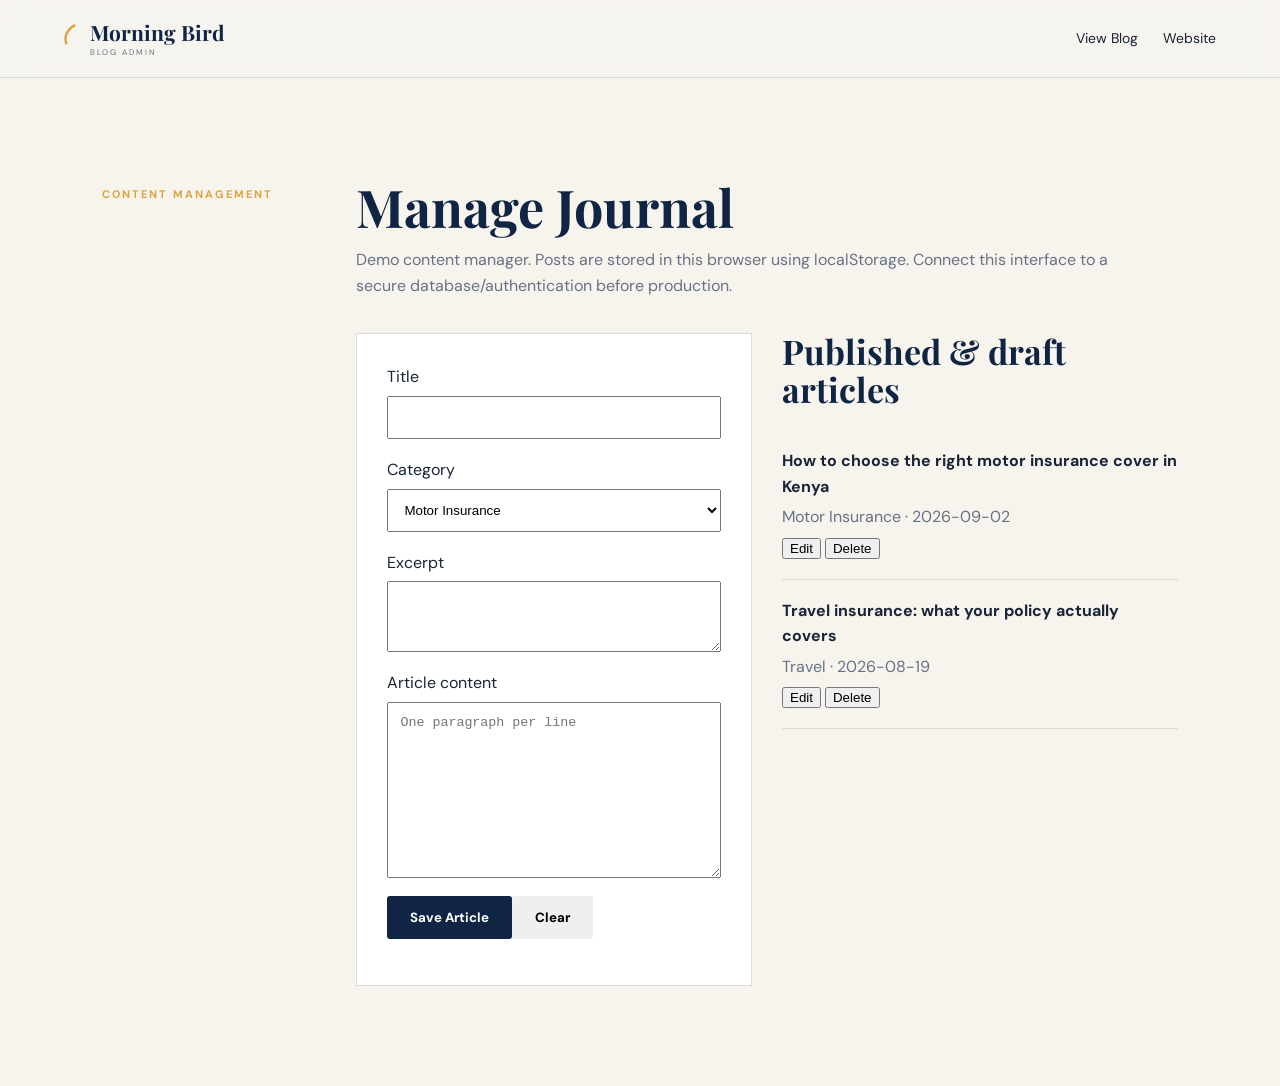
==== morningbird_site/admin.html @ 32e23740 "Initial commit" ====
<!doctype html><html lang="en"><head><meta charset="utf-8"><meta name="viewport" content="width=device-width,initial-scale=1"><title>Morning Bird — Blog Admin</title><link rel="stylesheet" href="styles.css"></head><body><header class="site-header"><a class="brand" href="index.html"><span class="bird">◜</span><span><b>Morning Bird</b><small>BLOG ADMIN</small></span></a><nav><a href="blog.html">View Blog</a><a href="index.html">Website</a></nav></header><main class="section paper"><div class="section-label">CONTENT MANAGEMENT</div><div><h1 style="font-size:52px;color:var(--navy);margin-bottom:12px">Manage Journal</h1><p style="color:var(--muted)">Demo content manager. Posts are stored in this browser using localStorage. Connect this interface to a secure database/authentication before production.</p><div style="display:grid;grid-template-columns:1fr 1fr;gap:30px;margin-top:35px"><form id="form" style="background:white;padding:30px;border:1px solid var(--line)"><input type="hidden" id="editSlug"><label>Title<input id="title" required style="display:block;width:100%;padding:12px;margin:6px 0 18px"></label><label>Category<select id="cat" style="display:block;width:100%;padding:12px;margin:6px 0 18px"><option>Motor Insurance</option><option>Health Insurance</option><option>Property & Home</option><option>SME & Business</option><option>Travel</option><option>Agriculture</option><option>Insurance Education</option></select></label><label>Excerpt<textarea id="excerpt" required rows="3" style="display:block;width:100%;padding:12px;margin:6px 0 18px"></textarea></label><label>Article content<textarea id="content" required rows="10" placeholder="One paragraph per line" style="display:block;width:100%;padding:12px;margin:6px 0 18px"></textarea></label><button class="btn btn-dark" type="submit">Save Article</button><button class="btn" type="button" onclick="resetForm()">Clear</button><p id="status" style="color:var(--gold)"></p></form><div><h2 style="font-size:34px">Published & draft articles</h2><div id="admin-list" style="margin-top:20px"></div></div></div></div></main><script>
const seeds=[{slug:'choosing-motor-cover-kenya',title:'How to choose the right motor insurance cover in Kenya',category:'Motor Insurance',date:'2026-09-02',readTime:'5 min read',excerpt:'Third-party, third-party fire and theft, or comprehensive — understand what each option is designed to protect.',content:['Every driver needs at least the legally required third-party protection.','Before buying, compare benefits, exclusions, excess and claims requirements — not just price.']},{slug:'travel-insurance-what-it-covers',title:'Travel insurance: what your policy actually covers',category:'Travel',date:'2026-08-19',readTime:'4 min read',excerpt:'A plain-language guide to common travel protections.',content:['Travel policies commonly combine emergency medical, cancellation, curtailment and baggage protections.']}];function posts(){try{return JSON.parse(localStorage.getItem('mb_posts'))||seeds}catch{return seeds}}function save(x){localStorage.setItem('mb_posts',JSON.stringify(x))}function render(){document.getElementById('admin-list').innerHTML=posts().map(p=>`<div style="padding:18px 0;border-bottom:1px solid var(--line)"><b>${p.title}</b><p style="margin:5px 0;color:var(--muted)">${p.category} · ${p.date||'draft'}</p><button onclick="edit('${p.slug}')">Edit</button> <button onclick="del('${p.slug}')">Delete</button></div>`).join('')}function edit(slug){const p=posts().find(x=>x.slug===slug);if(!p)return;editSlug.value=p.slug;title.value=p.title;cat.value=p.category;excerpt.value=p.excerpt;content.value=(p.content||[]).join('\n')}function del(slug){if(confirm('Delete this article?')){save(posts().filter(p=>p.slug!==slug));render()}}function resetForm(){document.getElementById('form').reset();editSlug.value=''}document.getElementById('form').onsubmit=e=>{e.preventDefault();let arr=posts(),slug=editSlug.value||title.value.toLowerCase().replace(/[^a-z0-9]+/g,'-').replace(/(^-|-$)/g,'');const obj={slug,title:title.value,category:cat.value,date:new Date().toISOString().slice(0,10),readTime:'5 min read',excerpt:excerpt.value,content:content.value.split('\n').filter(Boolean)};const i=arr.findIndex(p=>p.slug===slug);if(i>=0)arr[i]=obj;else arr.unshift(obj);save(arr);status.textContent='Article saved.';resetForm();render()};render();
</script></body></html>
---- morningbird_site/styles.css ----
@import url('https://fonts.googleapis.com/css2?family=DM+Sans:wght@400;500;600;700&family=Playfair+Display:wght@500;600;700&display=swap');
:root{--navy:#102544;--blue:#183a68;--gold:#d9a441;--cream:#f7f4ed;--mist:#eef2f0;--ink:#182438;--muted:#687286;--line:#d8ddd9;--white:#fff}*{box-sizing:border-box}html{scroll-behavior:smooth}body{margin:0;color:var(--ink);background:var(--mist);font:16px/1.6 'DM Sans',sans-serif}a{color:inherit;text-decoration:none}h1,h2,h3{font-family:'Playfair Display',serif;line-height:1.1;margin:0}p{margin:0 0 16px}.site-header{height:78px;display:flex;align-items:center;justify-content:space-between;padding:0 5vw;background:rgba(247,244,237,.94);backdrop-filter:blur(10px);border-bottom:1px solid var(--line);position:sticky;top:0;z-index:20}.brand{display:flex;align-items:center;gap:10px}.brand b{display:block;font:700 21px 'Playfair Display',serif;color:var(--navy)}.brand small{display:block;font-size:8px;letter-spacing:2px;color:var(--muted)}.bird{font-size:42px;line-height:1;color:var(--gold);transform:rotate(-20deg)}nav{display:flex;gap:25px;align-items:center;font-size:14px}nav a:hover{color:var(--gold)}.menu{display:none;background:none;border:0;font-size:24px}.btn{display:inline-flex;justify-content:center;align-items:center;padding:12px 22px;border-radius:3px;border:1px solid transparent;font-weight:700;cursor:pointer;font-family:inherit}.btn-dark{background:var(--navy);color:white}.btn-gold{background:var(--gold);color:var(--navy)}.btn-outline{border-color:rgba(255,255,255,.45);color:white}.hero{min-height:650px;padding:80px 8vw;display:grid;grid-template-columns:1.05fr .95fr;gap:7vw;align-items:center;background:linear-gradient(120deg,#102544 0%,#183a68 62%,#5d405a 100%);color:white;overflow:hidden}.eyebrow{font-size:11px;letter-spacing:2.2px;font-weight:700;color:var(--gold)}.hero h1{font-size:clamp(45px,6vw,76px);max-width:750px;margin:18px 0}.hero p{max-width:620px;color:#d9e1e9;font-size:18px}.actions{display:flex;gap:12px;margin:30px 0}.trust{display:flex;gap:22px;flex-wrap:wrap;color:#cbd5df;font-size:13px}.hero-art{height:460px;position:relative;border:1px solid rgba(255,255,255,.2);background:radial-gradient(circle at 65% 30%,rgba(217,164,65,.7),transparent 17%),linear-gradient(145deg,rgba(255,255,255,.08),rgba(255,255,255,.02));overflow:hidden}.sun{width:210px;height:210px;border-radius:50%;border:1px solid rgba(255,255,255,.28);position:absolute;right:13%;top:15%}.bird-illustration{font:200px 'Playfair Display';position:absolute;left:17%;top:20%;color:#f4ead2;transform:rotate(-12deg)}.art-card{position:absolute;bottom:35px;left:35px;padding:18px 22px;background:rgba(16,37,68,.84);border-left:3px solid var(--gold);font-family:'Playfair Display',serif}.section{padding:100px 8vw;display:grid;grid-template-columns:190px 1fr;gap:5vw;background:var(--mist)}.section-label{font-size:11px;letter-spacing:2px;color:var(--gold);font-weight:700;padding-top:8px}.section h2{font-size:clamp(34px,4vw,54px);max-width:760px;margin-bottom:22px;color:var(--navy)}.section>div>p,.about>div:last-child>p{max-width:760px;color:var(--muted)}.paper{background:var(--cream)}.product-grid{display:grid;grid-template-columns:repeat(4,1fr);margin-top:48px;border-top:1px solid var(--line);border-left:1px solid var(--line)}.product-grid article{min-height:210px;padding:28px;border-right:1px solid var(--line);border-bottom:1px solid var(--line)}.product-grid span{color:var(--gold);font-size:12px;font-weight:700}.product-grid h3{font-size:22px;margin:22px 0 10px;color:var(--navy)}.product-grid p{font-size:14px;color:var(--muted)}.dark{background:var(--navy);color:white}.dark h2{color:white}.values,.steps{display:grid;grid-template-columns:repeat(3,1fr);gap:25px;margin-top:50px}.values article,.steps article{border-top:1px solid rgba(255,255,255,.35);padding-top:20px}.values b{color:var(--gold)}.values h3,.steps h3{font-size:23px;margin:14px 0 8px}.values p{color:#bdc8d4;font-size:14px}.steps article{border-top-color:var(--line)}.steps strong{font:700 45px 'Playfair Display';color:var(--gold)}.steps p{color:var(--muted);font-size:14px}.journal{background:var(--cream)}.journal-head{display:flex;justify-content:space-between;align-items:end;gap:20px}.journal-head h2{margin-bottom:8px}.text-link{border-bottom:1px solid var(--gold);padding-bottom:3px}.post-grid{display:grid;grid-template-columns:repeat(3,1fr);gap:24px;margin-top:35px}.post-card{background:white;border:1px solid var(--line);padding:27px;transition:.2s}.post-card:hover{transform:translateY(-4px);box-shadow:0 14px 35px rgba(16,37,68,.08)}.post-card .meta{color:var(--gold);font-size:11px;text-transform:uppercase;letter-spacing:1px;font-weight:700}.post-card h3{font-size:23px;color:var(--navy);margin:13px 0}.post-card p{font-size:14px;color:var(--muted)}.quote{padding:80px 8vw;display:grid;grid-template-columns:.8fr 1.2fr;gap:7vw;background:var(--blue);color:white}.quote h2{font-size:50px;margin:15px 0;color:white}.quote p{color:#d4dce5}.quote form{display:grid;grid-template-columns:1fr 1fr;gap:16px}.quote label{font-size:12px;font-weight:700}.quote input,.quote select,.quote textarea{width:100%;margin-top:6px;padding:13px;border:1px solid rgba(255,255,255,.2);background:rgba(255,255,255,.08);color:white;border-radius:2px;font:inherit}.quote select option{color:var(--ink)}.quote .full{grid-column:1/-1}.form-status{color:var(--gold);font-size:13px}footer{padding:55px 8vw;background:#0b1b31;color:#c6d0db;display:grid;grid-template-columns:2fr 1fr 1fr 1.4fr;gap:40px}footer b{font:700 26px 'Playfair Display';color:white}footer h4{color:white;margin:0 0 12px}footer a{display:block;margin:6px 0;font-size:14px}footer p{font-size:13px}.placeholder{color:var(--gold)}.copyright{padding:18px 8vw;background:#081526;color:#8491a1;font-size:12px}@media(max-width:900px){nav{display:none}.menu{display:block}.hero{grid-template-columns:1fr;padding:65px 6vw}.hero-art{height:320px}.section{grid-template-columns:1fr;padding:70px 6vw}.product-grid{grid-template-columns:repeat(2,1fr)}.values,.steps,.post-grid{grid-template-columns:1fr}.quote{grid-template-columns:1fr;padding:65px 6vw}.quote h2{font-size:40px}footer{grid-template-columns:1fr 1fr;padding:50px 6vw}}@media(max-width:560px){.product-grid{grid-template-columns:1fr}.quote form{grid-template-columns:1fr}.quote .full{grid-column:auto}.hero h1{font-size:45px}.actions{flex-direction:column;align-items:stretch}.actions .btn{text-align:center}}
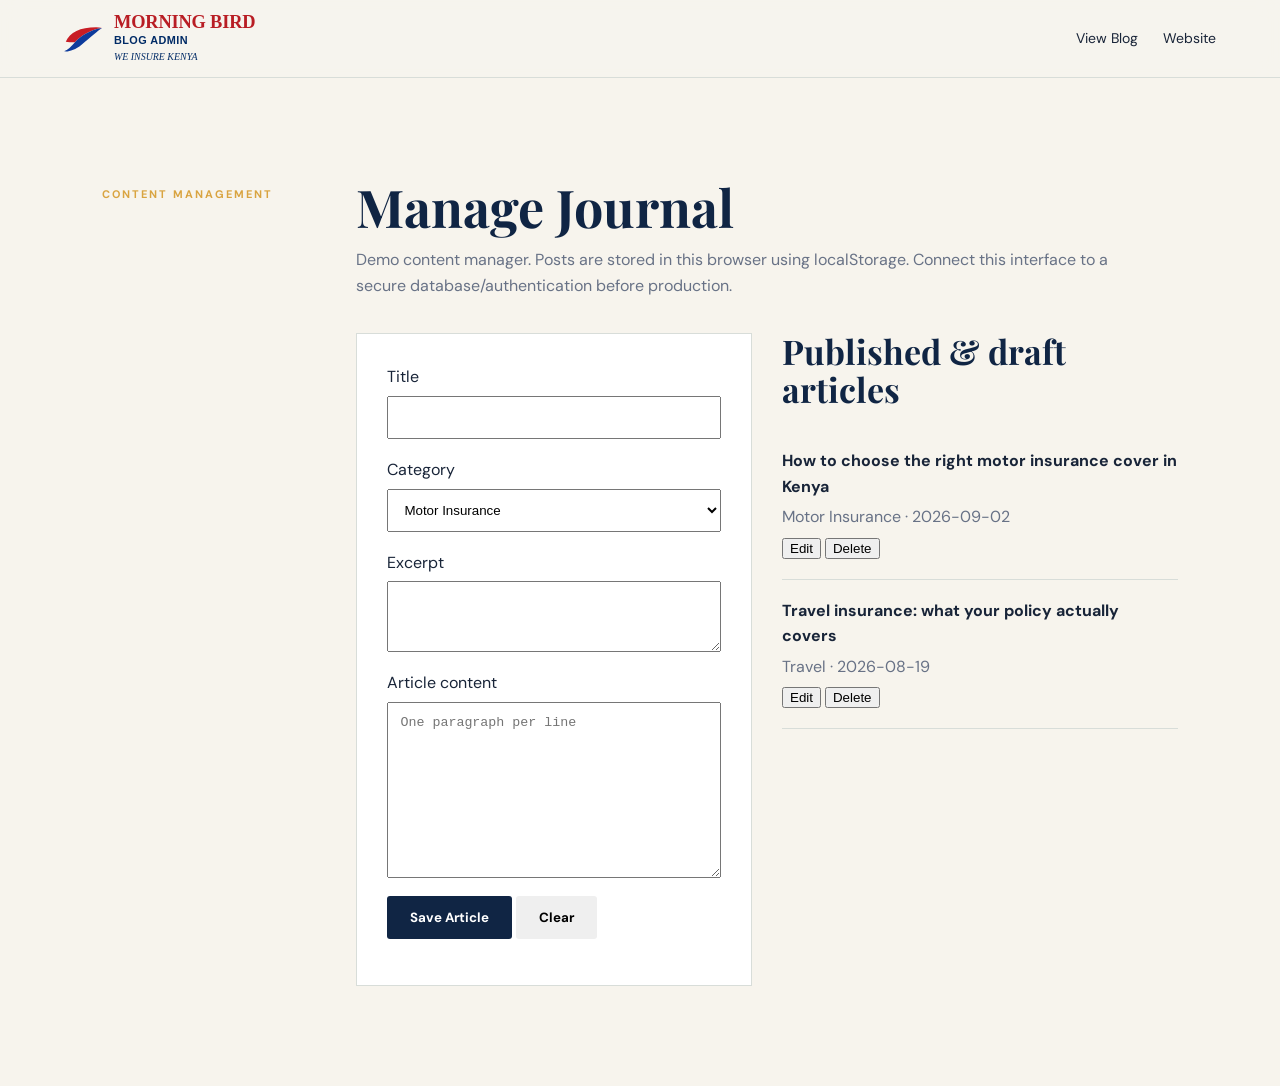
==== commit 4ffdc9a8: "fully morning bird landing version" ====
--- a/morningbird_site/admin.html
+++ b/morningbird_site/admin.html
@@ -1,3 +1,128 @@
-<!doctype html><html lang="en"><head><meta charset="utf-8"><meta name="viewport" content="width=device-width,initial-scale=1"><title>Morning Bird — Blog Admin</title><link rel="stylesheet" href="styles.css"></head><body><header class="site-header"><a class="brand" href="index.html"><span class="bird">◜</span><span><b>Morning Bird</b><small>BLOG ADMIN</small></span></a><nav><a href="blog.html">View Blog</a><a href="index.html">Website</a></nav></header><main class="section paper"><div class="section-label">CONTENT MANAGEMENT</div><div><h1 style="font-size:52px;color:var(--navy);margin-bottom:12px">Manage Journal</h1><p style="color:var(--muted)">Demo content manager. Posts are stored in this browser using localStorage. Connect this interface to a secure database/authentication before production.</p><div style="display:grid;grid-template-columns:1fr 1fr;gap:30px;margin-top:35px"><form id="form" style="background:white;padding:30px;border:1px solid var(--line)"><input type="hidden" id="editSlug"><label>Title<input id="title" required style="display:block;width:100%;padding:12px;margin:6px 0 18px"></label><label>Category<select id="cat" style="display:block;width:100%;padding:12px;margin:6px 0 18px"><option>Motor Insurance</option><option>Health Insurance</option><option>Property & Home</option><option>SME & Business</option><option>Travel</option><option>Agriculture</option><option>Insurance Education</option></select></label><label>Excerpt<textarea id="excerpt" required rows="3" style="display:block;width:100%;padding:12px;margin:6px 0 18px"></textarea></label><label>Article content<textarea id="content" required rows="10" placeholder="One paragraph per line" style="display:block;width:100%;padding:12px;margin:6px 0 18px"></textarea></label><button class="btn btn-dark" type="submit">Save Article</button><button class="btn" type="button" onclick="resetForm()">Clear</button><p id="status" style="color:var(--gold)"></p></form><div><h2 style="font-size:34px">Published & draft articles</h2><div id="admin-list" style="margin-top:20px"></div></div></div></div></main><script>
-const seeds=[{slug:'choosing-motor-cover-kenya',title:'How to choose the right motor insurance cover in Kenya',category:'Motor Insurance',date:'2026-09-02',readTime:'5 min read',excerpt:'Third-party, third-party fire and theft, or comprehensive — understand what each option is designed to protect.',content:['Every driver needs at least the legally required third-party protection.','Before buying, compare benefits, exclusions, excess and claims requirements — not just price.']},{slug:'travel-insurance-what-it-covers',title:'Travel insurance: what your policy actually covers',category:'Travel',date:'2026-08-19',readTime:'4 min read',excerpt:'A plain-language guide to common travel protections.',content:['Travel policies commonly combine emergency medical, cancellation, curtailment and baggage protections.']}];function posts(){try{return JSON.parse(localStorage.getItem('mb_posts'))||seeds}catch{return seeds}}function save(x){localStorage.setItem('mb_posts',JSON.stringify(x))}function render(){document.getElementById('admin-list').innerHTML=posts().map(p=>`<div style="padding:18px 0;border-bottom:1px solid var(--line)"><b>${p.title}</b><p style="margin:5px 0;color:var(--muted)">${p.category} · ${p.date||'draft'}</p><button onclick="edit('${p.slug}')">Edit</button> <button onclick="del('${p.slug}')">Delete</button></div>`).join('')}function edit(slug){const p=posts().find(x=>x.slug===slug);if(!p)return;editSlug.value=p.slug;title.value=p.title;cat.value=p.category;excerpt.value=p.excerpt;content.value=(p.content||[]).join('\n')}function del(slug){if(confirm('Delete this article?')){save(posts().filter(p=>p.slug!==slug));render()}}function resetForm(){document.getElementById('form').reset();editSlug.value=''}document.getElementById('form').onsubmit=e=>{e.preventDefault();let arr=posts(),slug=editSlug.value||title.value.toLowerCase().replace(/[^a-z0-9]+/g,'-').replace(/(^-|-$)/g,'');const obj={slug,title:title.value,category:cat.value,date:new Date().toISOString().slice(0,10),readTime:'5 min read',excerpt:excerpt.value,content:content.value.split('\n').filter(Boolean)};const i=arr.findIndex(p=>p.slug===slug);if(i>=0)arr[i]=obj;else arr.unshift(obj);save(arr);status.textContent='Article saved.';resetForm();render()};render();
-</script></body></html>
+<!doctype html>
+<html lang="en">
+<head>
+  <meta charset="utf-8">
+  <meta name="viewport" content="width=device-width,initial-scale=1">
+  <title>Morning Bird — Blog Admin</title>
+  <link rel="stylesheet" href="styles.css">
+  <style>
+    /* Inline SVG logo styling for Admin portal */
+    .brand-svg-group {
+      display: inline-flex;
+      align-items: center;
+      gap: 12px;
+      text-decoration: none;
+    }
+    .brand-logo-svg {
+      width: 38px;
+      height: auto;
+      flex: none;
+    }
+    .brand-text-block {
+      display: flex;
+      flex-direction: column;
+    }
+    .brand-name {
+      font-family: 'Fraunces', serif, sans-serif;
+      font-weight: 700;
+      font-size: 1.15rem;
+      line-height: 1.1;
+      letter-spacing: -0.01em;
+      color: #B81D24;
+    }
+    .brand-suffix {
+      font-family: 'IBM Plex Sans', sans-serif;
+      font-size: 0.68rem;
+      font-weight: 600;
+      color: #002B66;
+      letter-spacing: 0.04em;
+    }
+    .brand-tagline {
+      font-family: 'Fraunces', serif, sans-serif;
+      font-style: italic;
+      font-size: 0.62rem;
+      color: #002B66;
+    }
+  </style>
+</head>
+<body>
+
+<header class="site-header">
+  <!-- Embedded SVG Logo Mark in Admin Header -->
+  <a class="brand brand-svg-group" href="index.html">
+    <svg class="brand-logo-svg" viewBox="0 0 260 180" fill="none">
+      <path d="M 12 115 C 40 50, 110 15, 220 15 C 235 15, 248 17, 260 20 C 180 32, 110 75, 75 118 C 50 118, 28 118, 12 115 Z" fill="#C81D25" />
+      <path d="M 75 118 C 110 75, 180 32, 260 20 C 230 40, 180 85, 120 135 C 75 172, 30 185, 0 180 C 25 170, 50 148, 75 118 Z" fill="#0D3B9C" />
+    </svg>
+    <div class="brand-text-block">
+      <span class="brand-name">MORNING BIRD</span>
+      <span class="brand-suffix">BLOG ADMIN</span>
+      <span class="brand-tagline">WE INSURE KENYA</span>
+    </div>
+  </a>
+  <nav>
+    <a href="blog.html">View Blog</a>
+    <a href="index.html">Website</a>
+  </nav>
+</header>
+
+<main class="section paper">
+  <div class="section-label">CONTENT MANAGEMENT</div>
+  <div>
+    <h1 style="font-size:52px;color:var(--navy);margin-bottom:12px">Manage Journal</h1>
+    <p style="color:var(--muted)">Demo content manager. Posts are stored in this browser using localStorage. Connect this interface to a secure database/authentication before production.</p>
+    
+    <div style="display:grid;grid-template-columns:1fr 1fr;gap:30px;margin-top:35px">
+      <form id="form" style="background:white;padding:30px;border:1px solid var(--line)">
+        <input type="hidden" id="editSlug">
+        
+        <label>Title
+          <input id="title" required style="display:block;width:100%;padding:12px;margin:6px 0 18px">
+        </label>
+        
+        <label>Category
+          <select id="cat" style="display:block;width:100%;padding:12px;margin:6px 0 18px">
+            <option>Motor Insurance</option>
+            <option>Health Insurance</option>
+            <option>Property & Home</option>
+            <option>SME & Business</option>
+            <option>Travel</option>
+            <option>Agriculture</option>
+            <option>Insurance Education</option>
+          </select>
+        </label>
+        
+        <label>Excerpt
+          <textarea id="excerpt" required rows="3" style="display:block;width:100%;padding:12px;margin:6px 0 18px"></textarea>
+        </label>
+        
+        <label>Article content
+          <textarea id="content" required rows="10" placeholder="One paragraph per line" style="display:block;width:100%;padding:12px;margin:6px 0 18px"></textarea>
+        </label>
+        
+        <button class="btn btn-dark" type="submit">Save Article</button>
+        <button class="btn" type="button" onclick="resetForm()">Clear</button>
+        <p id="status" style="color:var(--gold)"></p>
+      </form>
+      
+      <div>
+        <h2 style="font-size:34px">Published & draft articles</h2>
+        <div id="admin-list" style="margin-top:20px"></div>
+      </div>
+    </div>
+  </div>
+</main>
+
+<script>
+const seeds=[{slug:'choosing-motor-cover-kenya',title:'How to choose the right motor insurance cover in Kenya',category:'Motor Insurance',date:'2026-09-02',readTime:'5 min read',excerpt:'Third-party, third-party fire and theft, or comprehensive — understand what each option is designed to protect.',content:['Every driver needs at least the legally required third-party protection.','Before buying, compare benefits, exclusions, excess and claims requirements — not just price.']},{slug:'travel-insurance-what-it-covers',title:'Travel insurance: what your policy actually covers',category:'Travel',date:'2026-08-19',readTime:'4 min read',excerpt:'A plain-language guide to common travel protections.',content:['Travel policies commonly combine emergency medical, cancellation, curtailment and baggage protections.']}];
+function posts(){try{return JSON.parse(localStorage.getItem('mb_posts'))||seeds}catch{return seeds}}
+function save(x){localStorage.setItem('mb_posts',JSON.stringify(x))}
+function render(){document.getElementById('admin-list').innerHTML=posts().map(p=>`<div style="padding:18px 0;border-bottom:1px solid var(--line)"><b>${p.title}</b><p style="margin:5px 0;color:var(--muted)">${p.category} · ${p.date||'draft'}</p><button onclick="edit('${p.slug}')">Edit</button> <button onclick="del('${p.slug}')">Delete</button></div>`).join('')}
+function edit(slug){const p=posts().find(x=>x.slug===slug);if(!p)return;editSlug.value=p.slug;title.value=p.title;cat.value=p.category;excerpt.value=p.excerpt;content.value=(p.content||[]).join('\n')}
+function del(slug){if(confirm('Delete this article?')){save(posts().filter(p=>p.slug!==slug));render()}}
+function resetForm(){document.getElementById('form').reset();editSlug.value=''}
+document.getElementById('form').onsubmit=e=>{e.preventDefault();let arr=posts(),slug=editSlug.value||title.value.toLowerCase().replace(/[^a-z0-9]+/g,'-').replace(/(^-|-$)/g,'');const obj={slug,title:title.value,category:cat.value,date:new Date().toISOString().slice(0,10),readTime:'5 min read',excerpt:excerpt.value,content:content.value.split('\n').filter(Boolean)};const i=arr.findIndex(p=>p.slug===slug);if(i>=0)arr[i]=obj;else arr.unshift(obj);save(arr);status.textContent='Article saved.';resetForm();render()};render();
+</script>
+
+</body>
+</html>
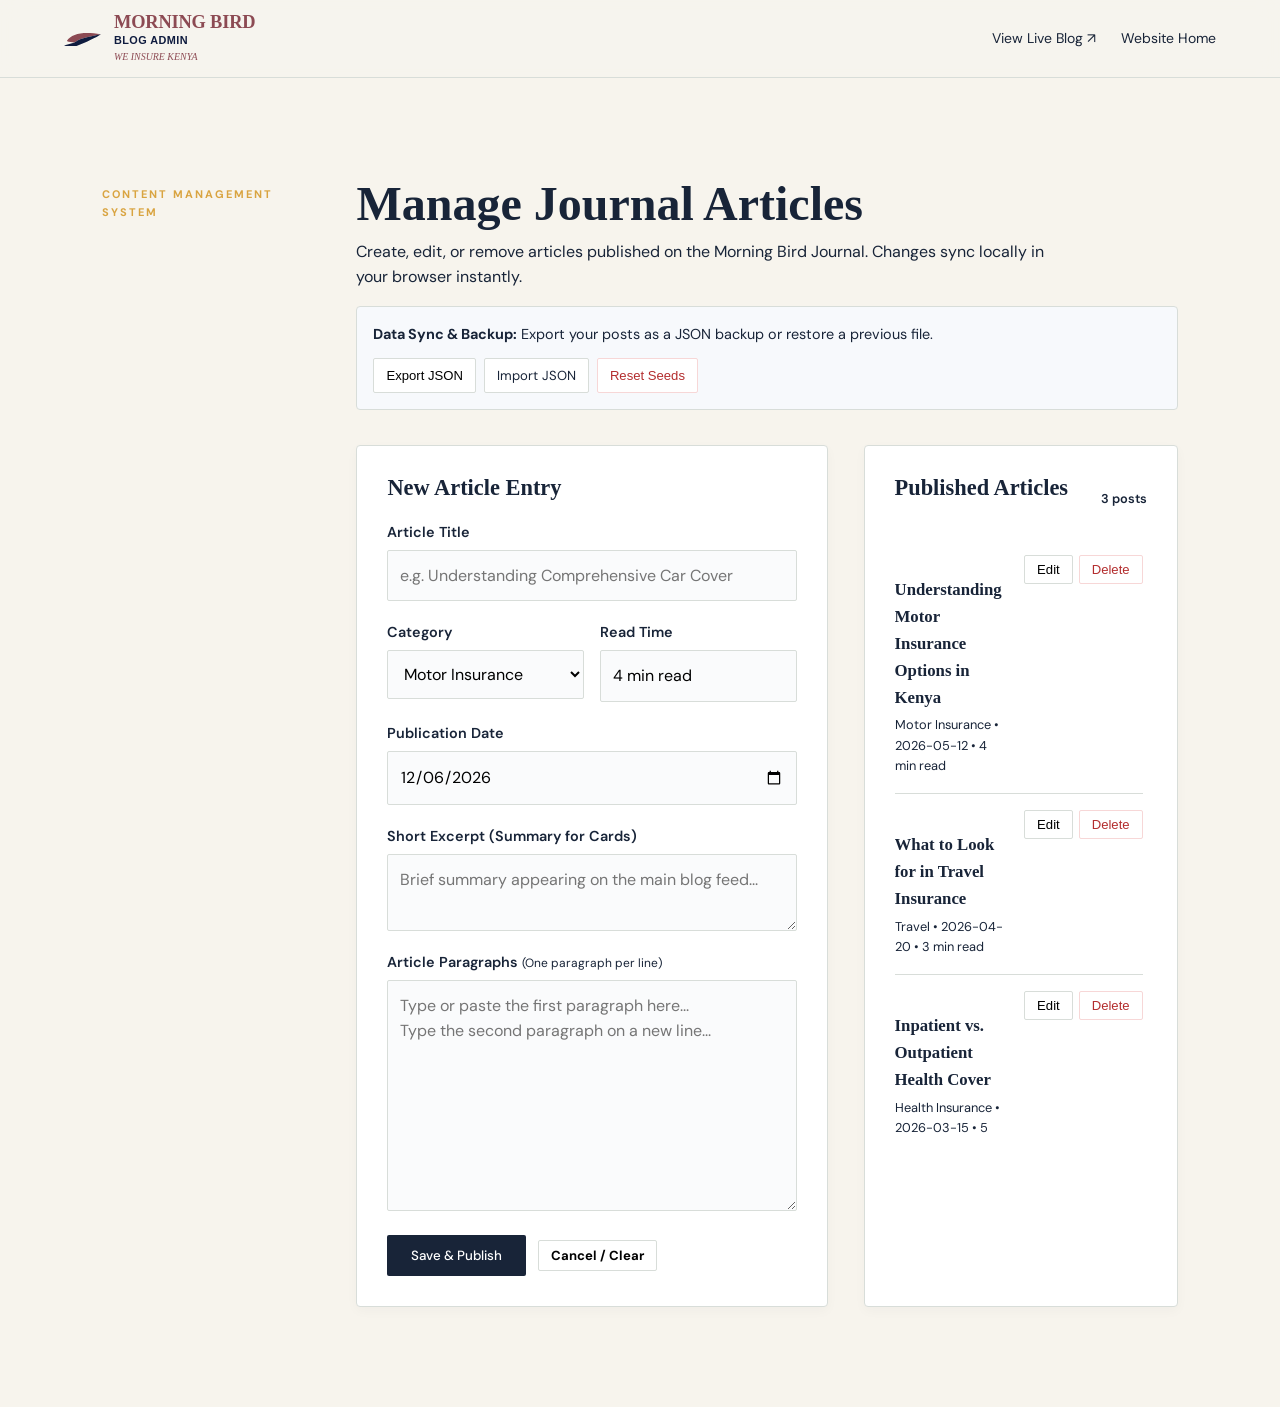
==== commit cc463a6b: "Update site pages and add new image asset" ====
--- a/morningbird_site/admin.html
+++ b/morningbird_site/admin.html
@@ -3,10 +3,11 @@
 <head>
   <meta charset="utf-8">
   <meta name="viewport" content="width=device-width,initial-scale=1">
+  <meta name="robots" content="noindex, nofollow">
   <title>Morning Bird — Blog Admin</title>
   <link rel="stylesheet" href="styles.css">
   <style>
-    /* Inline SVG logo styling for Admin portal */
+    /* Inline SVG Logo & Brand Styling */
     .brand-svg-group {
       display: inline-flex;
       align-items: center;
@@ -28,100 +29,447 @@
       font-size: 1.15rem;
       line-height: 1.1;
       letter-spacing: -0.01em;
-      color: #B81D24;
+      color: #8c4a53;
     }
     .brand-suffix {
       font-family: 'IBM Plex Sans', sans-serif;
       font-size: 0.68rem;
       font-weight: 600;
-      color: #002B66;
+      color: #0f1c3f;
       letter-spacing: 0.04em;
     }
     .brand-tagline {
       font-family: 'Fraunces', serif, sans-serif;
       font-style: italic;
       font-size: 0.62rem;
-      color: #002B66;
+      color: #8c4a53;
+    }
+
+    /* Admin UI Enhancements */
+    .admin-layout {
+      display: grid;
+      grid-template-columns: 1.2fr 0.8fr;
+      gap: 36px;
+      margin-top: 35px;
+    }
+    @media (max-width: 900px) {
+      .admin-layout {
+        grid-template-columns: 1fr;
+      }
+    }
+    .admin-card {
+      background: #fff;
+      padding: 30px;
+      border: 1px solid var(--line);
+      border-radius: 4px;
+      box-shadow: 0 4px 12px rgba(15,28,63,0.03);
+    }
+    .form-group {
+      margin-bottom: 20px;
+    }
+    .form-group label {
+      display: block;
+      font-weight: 600;
+      font-size: 0.9rem;
+      color: var(--ink);
+      margin-bottom: 6px;
+    }
+    .form-group input,
+    .form-group select,
+    .form-group textarea {
+      display: block;
+      width: 100%;
+      padding: 12px;
+      border: 1px solid var(--line);
+      border-radius: 2px;
+      font: inherit;
+      background: #fafbfc;
+      transition: border-color 0.2s;
+    }
+    .form-group input:focus,
+    .form-group select:focus,
+    .form-group textarea:focus {
+      outline: none;
+      border-color: #8c4a53;
+      background: #fff;
+    }
+    .admin-actions {
+      display: flex;
+      gap: 12px;
+      align-items: center;
+      margin-top: 24px;
+      flex-wrap: wrap;
+    }
+    .post-list-item {
+      padding: 16px 0;
+      border-bottom: 1px solid var(--line);
+      display: flex;
+      justify-content: space-between;
+      align-items: flex-start;
+      gap: 16px;
+    }
+    .post-list-item h4 {
+      font-size: 1.05rem;
+      color: var(--ink);
+      margin-bottom: 4px;
+      font-family: 'Fraunces', serif;
+    }
+    .post-meta-tag {
+      font-size: 0.8rem;
+      color: var(--text-muted);
+    }
+    .btn-sm {
+      padding: 6px 12px;
+      font-size: 0.82rem;
+      cursor: pointer;
+      border-radius: 2px;
+      border: 1px solid var(--line);
+      background: #fff;
+      transition: background 0.2s;
+    }
+    .btn-sm:hover {
+      background: #f0f2f5;
+    }
+    .btn-danger {
+      color: #b32d2e;
+      border-color: #f7d7d7;
+    }
+    .btn-danger:hover {
+      background: #fdf2f2;
+    }
+    .toolbar-box {
+      background: #f7f9fc;
+      padding: 16px;
+      border-radius: 4px;
+      margin-bottom: 24px;
+      display: flex;
+      justify-content: space-between;
+      align-items: center;
+      flex-wrap: wrap;
+      gap: 12px;
+      border: 1px solid var(--line);
+    }
+    #status-toast {
+      font-size: 0.9rem;
+      font-weight: 500;
+      color: #2e7d32;
+      transition: opacity 0.3s ease;
     }
   </style>
 </head>
 <body>
 
 <header class="site-header">
-  <!-- Embedded SVG Logo Mark in Admin Header -->
   <a class="brand brand-svg-group" href="index.html">
-    <svg class="brand-logo-svg" viewBox="0 0 260 180" fill="none">
-      <path d="M 12 115 C 40 50, 110 15, 220 15 C 235 15, 248 17, 260 20 C 180 32, 110 75, 75 118 C 50 118, 28 118, 12 115 Z" fill="#C81D25" />
-      <path d="M 75 118 C 110 75, 180 32, 260 20 C 230 40, 180 85, 120 135 C 75 172, 30 185, 0 180 C 25 170, 50 148, 75 118 Z" fill="#0D3B9C" />
+    <svg class="brand-logo-svg" viewBox="0 0 340 140" fill="none" aria-hidden="true">
+      <path d="M 25 90 C 70 20, 180 5, 330 30 C 270 45, 160 55, 95 102 C 70 102, 45 100, 25 90 Z" fill="#8c4a53" />
+      <path d="M 95 102 C 160 55, 270 45, 330 30 C 290 60, 200 100, 110 135 C 75 145, 35 140, 0 130 C 30 120, 65 112, 95 102 Z" fill="#0f1c3f" />
     </svg>
     <div class="brand-text-block">
       <span class="brand-name">MORNING BIRD</span>
       <span class="brand-suffix">BLOG ADMIN</span>
-      <span class="brand-tagline">WE INSURE KENYA</span>
+      <span class="brand-tagline"><i>WE INSURE KENYA</i></span>
     </div>
   </a>
   <nav>
-    <a href="blog.html">View Blog</a>
-    <a href="index.html">Website</a>
+    <a href="blog.html" target="_blank">View Live Blog ↗</a>
+    <a href="index.html">Website Home</a>
   </nav>
 </header>
 
 <main class="section paper">
-  <div class="section-label">CONTENT MANAGEMENT</div>
+  <div class="section-label">CONTENT MANAGEMENT SYSTEM</div>
   <div>
-    <h1 style="font-size:52px;color:var(--navy);margin-bottom:12px">Manage Journal</h1>
-    <p style="color:var(--muted)">Demo content manager. Posts are stored in this browser using localStorage. Connect this interface to a secure database/authentication before production.</p>
-    
-    <div style="display:grid;grid-template-columns:1fr 1fr;gap:30px;margin-top:35px">
-      <form id="form" style="background:white;padding:30px;border:1px solid var(--line)">
-        <input type="hidden" id="editSlug">
-        
-        <label>Title
-          <input id="title" required style="display:block;width:100%;padding:12px;margin:6px 0 18px">
+    <h1 style="font-size:clamp(32px,4vw,48px);color:var(--ink);margin-bottom:8px;font-family:'Fraunces',serif;">Manage Journal Articles</h1>
+    <p style="color:var(--text-muted);max-width:700px;">Create, edit, or remove articles published on the Morning Bird Journal. Changes sync locally in your browser instantly.</p>
+    
+    <!-- Data Export/Import Toolbar -->
+    <div class="toolbar-box">
+      <div style="font-size:0.9rem;color:var(--ink);">
+        <b>Data Sync & Backup:</b> Export your posts as a JSON backup or restore a previous file.
+      </div>
+      <div style="display:flex;gap:8px;">
+        <button class="btn-sm" onclick="exportData()">Export JSON</button>
+        <label class="btn-sm" style="cursor:pointer;margin:0;display:inline-flex;align-items:center;">
+          Import JSON <input type="file" id="importFile" accept=".json" style="display:none" onchange="importData(event)">
         </label>
-        
-        <label>Category
-          <select id="cat" style="display:block;width:100%;padding:12px;margin:6px 0 18px">
-            <option>Motor Insurance</option>
-            <option>Health Insurance</option>
-            <option>Property & Home</option>
-            <option>SME & Business</option>
-            <option>Travel</option>
-            <option>Agriculture</option>
-            <option>Insurance Education</option>
-          </select>
-        </label>
-        
-        <label>Excerpt
-          <textarea id="excerpt" required rows="3" style="display:block;width:100%;padding:12px;margin:6px 0 18px"></textarea>
-        </label>
-        
-        <label>Article content
-          <textarea id="content" required rows="10" placeholder="One paragraph per line" style="display:block;width:100%;padding:12px;margin:6px 0 18px"></textarea>
-        </label>
-        
-        <button class="btn btn-dark" type="submit">Save Article</button>
-        <button class="btn" type="button" onclick="resetForm()">Clear</button>
-        <p id="status" style="color:var(--gold)"></p>
-      </form>
+        <button class="btn-sm btn-danger" onclick="resetDefaults()">Reset Seeds</button>
+      </div>
+    </div>
+
+    <div class="admin-layout">
+      <!-- Article Form Editor -->
+      <div class="admin-card">
+        <h2 id="form-heading" style="font-size:1.4rem;font-family:'Fraunces',serif;margin-bottom:20px;color:var(--ink);">New Article Entry</h2>
+        <form id="form">
+          <input type="hidden" id="editSlug">
+          
+          <div class="form-group">
+            <label for="title">Article Title</label>
+            <input id="title" required placeholder="e.g. Understanding Comprehensive Car Cover">
+          </div>
+          
+          <div style="display:grid;grid-template-columns:1fr 1fr;gap:16px;">
+            <div class="form-group">
+              <label for="cat">Category</label>
+              <select id="cat">
+                <option>Motor Insurance</option>
+                <option>Health Insurance</option>
+                <option>Property & Home</option>
+                <option>SME & Business</option>
+                <option>Travel</option>
+                <option>Agriculture</option>
+                <option>Insurance Education</option>
+              </select>
+            </div>
+            <div class="form-group">
+              <label for="readTime">Read Time</label>
+              <input id="readTime" value="4 min read" placeholder="e.g. 4 min read">
+            </div>
+          </div>
+
+          <div class="form-group">
+            <label for="date">Publication Date</label>
+            <input type="date" id="postDate" required>
+          </div>
+          
+          <div class="form-group">
+            <label for="excerpt">Short Excerpt (Summary for Cards)</label>
+            <textarea id="excerpt" required rows="2" placeholder="Brief summary appearing on the main blog feed..."></textarea>
+          </div>
+          
+          <div class="form-group">
+            <label for="content">Article Paragraphs <small style="font-weight:normal;color:var(--text-muted);">(One paragraph per line)</small></label>
+            <textarea id="content" required rows="8" placeholder="Type or paste the first paragraph here...&#10;Type the second paragraph on a new line..."></textarea>
+          </div>
+          
+          <div class="admin-actions">
+            <button class="btn btn-dark" type="submit" style="background:var(--ink);color:#fff;padding:12px 24px;border:none;border-radius:2px;cursor:pointer;font-weight:500;">Save & Publish</button>
+            <button class="btn btn-sm" type="button" onclick="resetForm()">Cancel / Clear</button>
+            <span id="status-toast"></span>
+          </div>
+        </form>
+      </div>
       
-      <div>
-        <h2 style="font-size:34px">Published & draft articles</h2>
-        <div id="admin-list" style="margin-top:20px"></div>
+      <!-- Article Management List -->
+      <div class="admin-card">
+        <div style="display:flex;justify-content:space-between;align-items:center;margin-bottom:16px;">
+          <h2 style="font-size:1.4rem;font-family:'Fraunces',serif;color:var(--ink);">Published Articles</h2>
+          <span id="post-count" class="post-meta-tag" style="font-weight:600;">0 posts</span>
+        </div>
+        <div id="admin-list" style="max-height:600px;overflow-y:auto;padding-right:4px;"></div>
       </div>
     </div>
   </div>
 </main>
 
 <script>
-const seeds=[{slug:'choosing-motor-cover-kenya',title:'How to choose the right motor insurance cover in Kenya',category:'Motor Insurance',date:'2026-09-02',readTime:'5 min read',excerpt:'Third-party, third-party fire and theft, or comprehensive — understand what each option is designed to protect.',content:['Every driver needs at least the legally required third-party protection.','Before buying, compare benefits, exclusions, excess and claims requirements — not just price.']},{slug:'travel-insurance-what-it-covers',title:'Travel insurance: what your policy actually covers',category:'Travel',date:'2026-08-19',readTime:'4 min read',excerpt:'A plain-language guide to common travel protections.',content:['Travel policies commonly combine emergency medical, cancellation, curtailment and baggage protections.']}];
-function posts(){try{return JSON.parse(localStorage.getItem('mb_posts'))||seeds}catch{return seeds}}
-function save(x){localStorage.setItem('mb_posts',JSON.stringify(x))}
-function render(){document.getElementById('admin-list').innerHTML=posts().map(p=>`<div style="padding:18px 0;border-bottom:1px solid var(--line)"><b>${p.title}</b><p style="margin:5px 0;color:var(--muted)">${p.category} · ${p.date||'draft'}</p><button onclick="edit('${p.slug}')">Edit</button> <button onclick="del('${p.slug}')">Delete</button></div>`).join('')}
-function edit(slug){const p=posts().find(x=>x.slug===slug);if(!p)return;editSlug.value=p.slug;title.value=p.title;cat.value=p.category;excerpt.value=p.excerpt;content.value=(p.content||[]).join('\n')}
-function del(slug){if(confirm('Delete this article?')){save(posts().filter(p=>p.slug!==slug));render()}}
-function resetForm(){document.getElementById('form').reset();editSlug.value=''}
-document.getElementById('form').onsubmit=e=>{e.preventDefault();let arr=posts(),slug=editSlug.value||title.value.toLowerCase().replace(/[^a-z0-9]+/g,'-').replace(/(^-|-$)/g,'');const obj={slug,title:title.value,category:cat.value,date:new Date().toISOString().slice(0,10),readTime:'5 min read',excerpt:excerpt.value,content:content.value.split('\n').filter(Boolean)};const i=arr.findIndex(p=>p.slug===slug);if(i>=0)arr[i]=obj;else arr.unshift(obj);save(arr);status.textContent='Article saved.';resetForm();render()};render();
+  const SEED_POSTS = [
+    {
+      slug: "understanding-motor-insurance-kenya",
+      category: "Motor Insurance",
+      date: "2026-05-12",
+      readTime: "4 min read",
+      title: "Understanding Motor Insurance Options in Kenya",
+      excerpt: "Third-party vs. comprehensive cover: what you need to know before insuring your vehicle.",
+      content: [
+        "Every driver needs at least the legally required third-party protection. The right level of cover, however, depends on the vehicle, its value and the risks you want to transfer.",
+        "Third-party cover protects against liability to other people and property. Comprehensive cover can also protect your own vehicle against accidental damage, theft and other insured risks, subject to the policy terms.",
+        "Before buying, compare the benefits, exclusions, excess, vehicle valuation requirements and claims process — not just the premium."
+      ]
+    },
+    {
+      slug: "travel-insurance-requirements-kenya",
+      category: "Travel",
+      date: "2026-04-20",
+      readTime: "3 min read",
+      title: "What to Look for in Travel Insurance",
+      excerpt: "Essential medical and baggage cover considerations when traveling internationally from Kenya.",
+      content: [
+        "Travel policies commonly combine several protections, including emergency medical expenses, cancellation or curtailment and baggage-related risks.",
+        "Always check the limits, exclusions and destination requirements before travelling. If insurance is required for a visa, confirm the certificate meets the relevant requirements."
+      ]
+    },
+    {
+      slug: "inpatient-vs-outpatient-medical-cover",
+      category: "Health Insurance",
+      date: "2026-03-15",
+      readTime: "5 min read",
+      title: "Inpatient vs. Outpatient Health Cover",
+      excerpt: "Navigating medical insurance choices for individuals and families in Kenya.",
+      content: [
+        "Inpatient cover is designed for treatment that requires hospital admission, while outpatient cover generally applies to consultations, tests and treatment that does not require admission.",
+        "The best choice depends on your budget, health needs and the benefits offered by the specific policy. Read the schedule and exclusions carefully before deciding."
+      ]
+    }
+  ];
+
+  function getPosts() {
+    try {
+      const data = localStorage.getItem('mb_posts');
+      return data ? JSON.parse(data) : SEED_POSTS;
+    } catch {
+      return SEED_POSTS;
+    }
+  }
+
+  function savePosts(postsArray) {
+    localStorage.setItem('mb_posts', JSON.stringify(postsArray));
+  }
+
+  function showToast(msg) {
+    const t = document.getElementById('status-toast');
+    t.textContent = msg;
+    t.style.opacity = '1';
+    setTimeout(() => { t.style.opacity = '0'; }, 3000);
+  }
+
+  function renderAdminList() {
+    const posts = getPosts();
+    document.getElementById('post-count').textContent = `${posts.length} post${posts.length === 1 ? '' : 's'}`;
+    
+    const listEl = document.getElementById('admin-list');
+    if (posts.length === 0) {
+      listEl.innerHTML = '<p style="color:var(--text-muted);text-align:center;padding:30px 0;">No articles found. Create your first post using the form.</p>';
+      return;
+    }
+
+    listEl.innerHTML = posts.map(p => `
+      <div class="post-list-item">
+        <div>
+          <h4>${p.title}</h4>
+          <div class="post-meta-tag">${p.category} &bull; ${p.date || 'Draft'} &bull; ${p.readTime || ''}</div>
+        </div>
+        <div style="display:flex;gap:6px;flex:none;">
+          <button class="btn-sm" onclick="editPost('${p.slug}')">Edit</button>
+          <button class="btn-sm btn-danger" onclick="deletePost('${p.slug}')">Delete</button>
+        </div>
+      </div>
+    `).join('');
+  }
+
+  function editPost(slug) {
+    const posts = getPosts();
+    const p = posts.find(x => x.slug === slug);
+    if (!p) return;
+
+    document.getElementById('editSlug').value = p.slug;
+    document.getElementById('title').value = p.title;
+    document.getElementById('cat').value = p.category;
+    document.getElementById('readTime').value = p.readTime || '4 min read';
+    document.getElementById('postDate').value = p.date || new Date().toISOString().slice(0, 10);
+    document.getElementById('excerpt').value = p.excerpt;
+    document.getElementById('content').value = (p.content || []).join('\n');
+    
+    document.getElementById('form-heading').textContent = 'Edit Article';
+    window.scrollTo({ top: 0, behavior: 'smooth' });
+    showToast('Loaded article for editing.');
+  }
+
+  function deletePost(slug) {
+    if (confirm('Are you sure you want to delete this article?')) {
+      const posts = getPosts().filter(p => p.slug !== slug);
+      savePosts(posts);
+      renderAdminList();
+      showToast('Article deleted.');
+    }
+  }
+
+  function resetForm() {
+    document.getElementById('form').reset();
+    document.getElementById('editSlug').value = '';
+    document.getElementById('postDate').value = new Date().toISOString().slice(0, 10);
+    document.getElementById('form-heading').textContent = 'New Article Entry';
+  }
+
+  function resetDefaults() {
+    if (confirm('Reset to default seed articles? This will overwrite current custom articles.')) {
+      savePosts(SEED_POSTS);
+      renderAdminList();
+      resetForm();
+      showToast('Restored default seed articles.');
+    }
+  }
+
+  function exportData() {
+    const dataStr = "data:text/json;charset=utf-8," + encodeURIComponent(JSON.stringify(getPosts(), null, 2));
+    const dlAnchor = document.createElement('a');
+    dlAnchor.setAttribute("href", dataStr);
+    dlAnchor.setAttribute("download", "morning_bird_blog_backup.json");
+    document.body.appendChild(dlAnchor);
+    dlAnchor.click();
+    dlAnchor.remove();
+    showToast('Exported backup successfully.');
+  }
+
+  function importData(event) {
+    const file = event.target.files[0];
+    if (!file) return;
+    const reader = new FileReader();
+    reader.onload = function(e) {
+      try {
+        const imported = JSON.parse(e.target.result);
+        if (Array.isArray(imported)) {
+          savePosts(imported);
+          renderAdminList();
+          resetForm();
+          showToast('Articles imported successfully!');
+        } else {
+          alert('Invalid format inside JSON file.');
+        }
+      } catch (err) {
+        alert('Error parsing JSON file.');
+      }
+    };
+    reader.readAsText(file);
+  }
+
+  // Form submission handler
+  document.getElementById('form').onsubmit = function(e) {
+    e.preventDefault();
+    
+    const titleVal = document.getElementById('title').value.trim();
+    const existingSlug = document.getElementById('editSlug').value;
+    
+    // Generate clean URL slug if creating new or if title changes significantly
+    const slug = existingSlug || titleVal.toLowerCase()
+      .replace(/[^a-z0-9]+/g, '-')
+      .replace(/(^-|-$)/g, '');
+
+    const articleObj = {
+      slug: slug,
+      title: titleVal,
+      category: document.getElementById('cat').value,
+      date: document.getElementById('postDate').value,
+      readTime: document.getElementById('readTime').value.trim() || '4 min read',
+      excerpt: document.getElementById('excerpt').value.trim(),
+      content: document.getElementById('content').value.split('\n').map(s => s.trim()).filter(Boolean)
+    };
+
+    let posts = getPosts();
+    const index = posts.findIndex(p => p.slug === slug);
+    
+    if (index >= 0) {
+      posts[index] = articleObj;
+    } else {
+      // Check for slug collision, append suffix if needed
+      let finalSlug = slug;
+      if (posts.some(p => p.slug === finalSlug)) {
+        finalSlug = slug + '-' + Date.now().toString().slice(-4);
+        articleObj.slug = finalSlug;
+      }
+      posts.unshift(articleObj);
+    }
+
+    savePosts(posts);
+    renderAdminList();
+    resetForm();
+    showToast('Article saved successfully!');
+  };
+
+  // Initialize date field with today on load
+  document.getElementById('postDate').value = new Date().toISOString().slice(0, 10);
+  renderAdminList();
 </script>
 
 </body>
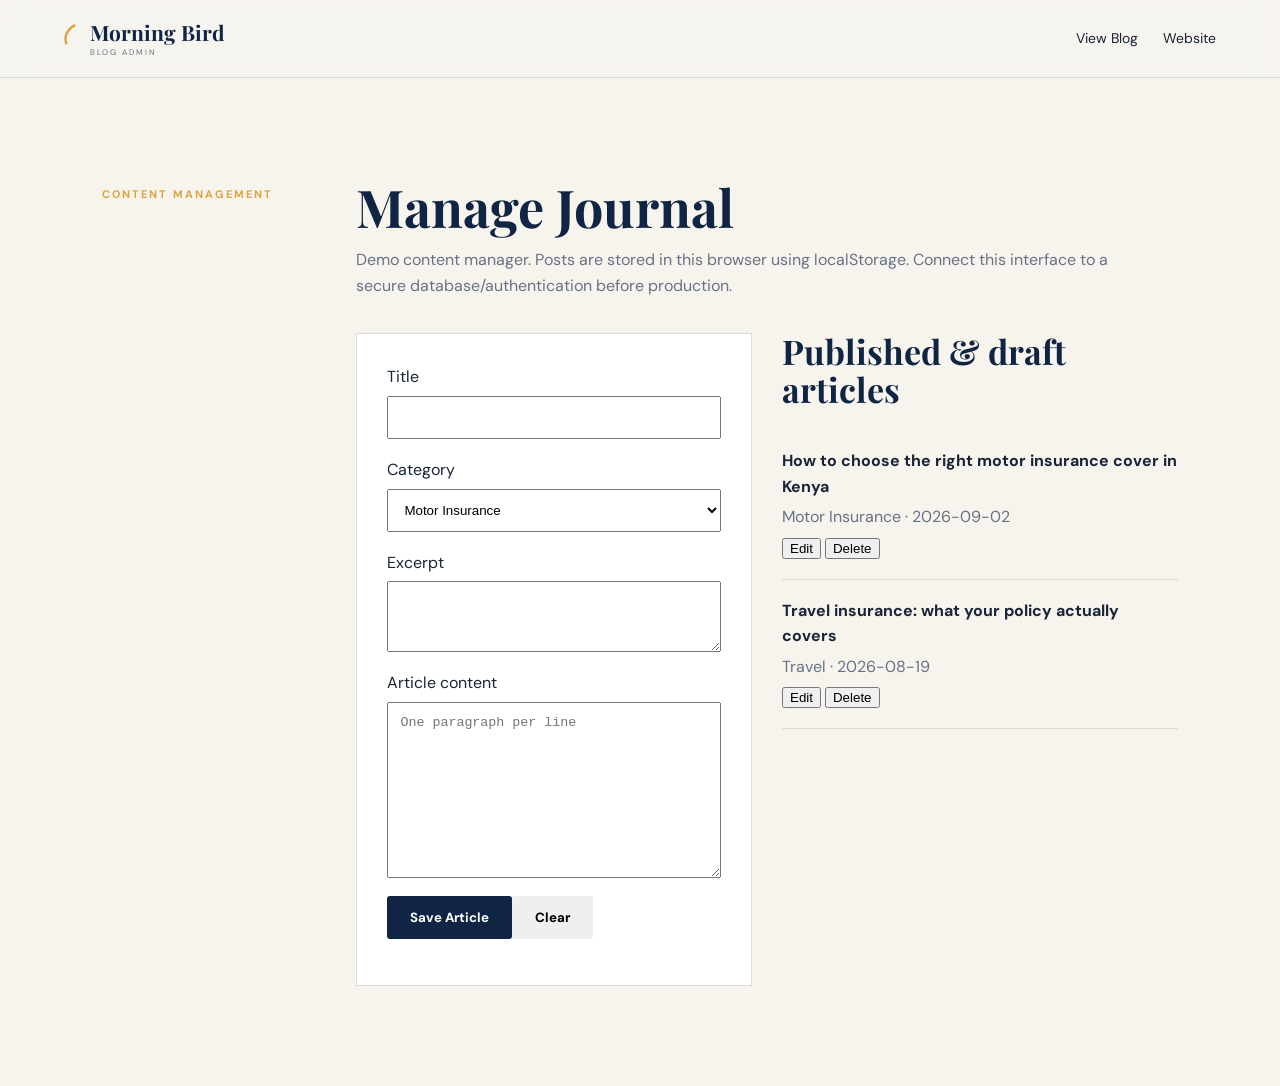
==== commit 66f77922: "solving google crawling issue" ====
--- a/morningbird_site/admin.html
+++ b/morningbird_site/admin.html
@@ -1,476 +1,3 @@
-<!doctype html>
-<html lang="en">
-<head>
-  <meta charset="utf-8">
-  <meta name="viewport" content="width=device-width,initial-scale=1">
-  <meta name="robots" content="noindex, nofollow">
-  <title>Morning Bird — Blog Admin</title>
-  <link rel="stylesheet" href="styles.css">
-  <style>
-    /* Inline SVG Logo & Brand Styling */
-    .brand-svg-group {
-      display: inline-flex;
-      align-items: center;
-      gap: 12px;
-      text-decoration: none;
-    }
-    .brand-logo-svg {
-      width: 38px;
-      height: auto;
-      flex: none;
-    }
-    .brand-text-block {
-      display: flex;
-      flex-direction: column;
-    }
-    .brand-name {
-      font-family: 'Fraunces', serif, sans-serif;
-      font-weight: 700;
-      font-size: 1.15rem;
-      line-height: 1.1;
-      letter-spacing: -0.01em;
-      color: #8c4a53;
-    }
-    .brand-suffix {
-      font-family: 'IBM Plex Sans', sans-serif;
-      font-size: 0.68rem;
-      font-weight: 600;
-      color: #0f1c3f;
-      letter-spacing: 0.04em;
-    }
-    .brand-tagline {
-      font-family: 'Fraunces', serif, sans-serif;
-      font-style: italic;
-      font-size: 0.62rem;
-      color: #8c4a53;
-    }
-
-    /* Admin UI Enhancements */
-    .admin-layout {
-      display: grid;
-      grid-template-columns: 1.2fr 0.8fr;
-      gap: 36px;
-      margin-top: 35px;
-    }
-    @media (max-width: 900px) {
-      .admin-layout {
-        grid-template-columns: 1fr;
-      }
-    }
-    .admin-card {
-      background: #fff;
-      padding: 30px;
-      border: 1px solid var(--line);
-      border-radius: 4px;
-      box-shadow: 0 4px 12px rgba(15,28,63,0.03);
-    }
-    .form-group {
-      margin-bottom: 20px;
-    }
-    .form-group label {
-      display: block;
-      font-weight: 600;
-      font-size: 0.9rem;
-      color: var(--ink);
-      margin-bottom: 6px;
-    }
-    .form-group input,
-    .form-group select,
-    .form-group textarea {
-      display: block;
-      width: 100%;
-      padding: 12px;
-      border: 1px solid var(--line);
-      border-radius: 2px;
-      font: inherit;
-      background: #fafbfc;
-      transition: border-color 0.2s;
-    }
-    .form-group input:focus,
-    .form-group select:focus,
-    .form-group textarea:focus {
-      outline: none;
-      border-color: #8c4a53;
-      background: #fff;
-    }
-    .admin-actions {
-      display: flex;
-      gap: 12px;
-      align-items: center;
-      margin-top: 24px;
-      flex-wrap: wrap;
-    }
-    .post-list-item {
-      padding: 16px 0;
-      border-bottom: 1px solid var(--line);
-      display: flex;
-      justify-content: space-between;
-      align-items: flex-start;
-      gap: 16px;
-    }
-    .post-list-item h4 {
-      font-size: 1.05rem;
-      color: var(--ink);
-      margin-bottom: 4px;
-      font-family: 'Fraunces', serif;
-    }
-    .post-meta-tag {
-      font-size: 0.8rem;
-      color: var(--text-muted);
-    }
-    .btn-sm {
-      padding: 6px 12px;
-      font-size: 0.82rem;
-      cursor: pointer;
-      border-radius: 2px;
-      border: 1px solid var(--line);
-      background: #fff;
-      transition: background 0.2s;
-    }
-    .btn-sm:hover {
-      background: #f0f2f5;
-    }
-    .btn-danger {
-      color: #b32d2e;
-      border-color: #f7d7d7;
-    }
-    .btn-danger:hover {
-      background: #fdf2f2;
-    }
-    .toolbar-box {
-      background: #f7f9fc;
-      padding: 16px;
-      border-radius: 4px;
-      margin-bottom: 24px;
-      display: flex;
-      justify-content: space-between;
-      align-items: center;
-      flex-wrap: wrap;
-      gap: 12px;
-      border: 1px solid var(--line);
-    }
-    #status-toast {
-      font-size: 0.9rem;
-      font-weight: 500;
-      color: #2e7d32;
-      transition: opacity 0.3s ease;
-    }
-  </style>
-</head>
-<body>
-
-<header class="site-header">
-  <a class="brand brand-svg-group" href="index.html">
-    <svg class="brand-logo-svg" viewBox="0 0 340 140" fill="none" aria-hidden="true">
-      <path d="M 25 90 C 70 20, 180 5, 330 30 C 270 45, 160 55, 95 102 C 70 102, 45 100, 25 90 Z" fill="#8c4a53" />
-      <path d="M 95 102 C 160 55, 270 45, 330 30 C 290 60, 200 100, 110 135 C 75 145, 35 140, 0 130 C 30 120, 65 112, 95 102 Z" fill="#0f1c3f" />
-    </svg>
-    <div class="brand-text-block">
-      <span class="brand-name">MORNING BIRD</span>
-      <span class="brand-suffix">BLOG ADMIN</span>
-      <span class="brand-tagline"><i>WE INSURE KENYA</i></span>
-    </div>
-  </a>
-  <nav>
-    <a href="blog.html" target="_blank">View Live Blog ↗</a>
-    <a href="index.html">Website Home</a>
-  </nav>
-</header>
-
-<main class="section paper">
-  <div class="section-label">CONTENT MANAGEMENT SYSTEM</div>
-  <div>
-    <h1 style="font-size:clamp(32px,4vw,48px);color:var(--ink);margin-bottom:8px;font-family:'Fraunces',serif;">Manage Journal Articles</h1>
-    <p style="color:var(--text-muted);max-width:700px;">Create, edit, or remove articles published on the Morning Bird Journal. Changes sync locally in your browser instantly.</p>
-    
-    <!-- Data Export/Import Toolbar -->
-    <div class="toolbar-box">
-      <div style="font-size:0.9rem;color:var(--ink);">
-        <b>Data Sync & Backup:</b> Export your posts as a JSON backup or restore a previous file.
-      </div>
-      <div style="display:flex;gap:8px;">
-        <button class="btn-sm" onclick="exportData()">Export JSON</button>
-        <label class="btn-sm" style="cursor:pointer;margin:0;display:inline-flex;align-items:center;">
-          Import JSON <input type="file" id="importFile" accept=".json" style="display:none" onchange="importData(event)">
-        </label>
-        <button class="btn-sm btn-danger" onclick="resetDefaults()">Reset Seeds</button>
-      </div>
-    </div>
-
-    <div class="admin-layout">
-      <!-- Article Form Editor -->
-      <div class="admin-card">
-        <h2 id="form-heading" style="font-size:1.4rem;font-family:'Fraunces',serif;margin-bottom:20px;color:var(--ink);">New Article Entry</h2>
-        <form id="form">
-          <input type="hidden" id="editSlug">
-          
-          <div class="form-group">
-            <label for="title">Article Title</label>
-            <input id="title" required placeholder="e.g. Understanding Comprehensive Car Cover">
-          </div>
-          
-          <div style="display:grid;grid-template-columns:1fr 1fr;gap:16px;">
-            <div class="form-group">
-              <label for="cat">Category</label>
-              <select id="cat">
-                <option>Motor Insurance</option>
-                <option>Health Insurance</option>
-                <option>Property & Home</option>
-                <option>SME & Business</option>
-                <option>Travel</option>
-                <option>Agriculture</option>
-                <option>Insurance Education</option>
-              </select>
-            </div>
-            <div class="form-group">
-              <label for="readTime">Read Time</label>
-              <input id="readTime" value="4 min read" placeholder="e.g. 4 min read">
-            </div>
-          </div>
-
-          <div class="form-group">
-            <label for="date">Publication Date</label>
-            <input type="date" id="postDate" required>
-          </div>
-          
-          <div class="form-group">
-            <label for="excerpt">Short Excerpt (Summary for Cards)</label>
-            <textarea id="excerpt" required rows="2" placeholder="Brief summary appearing on the main blog feed..."></textarea>
-          </div>
-          
-          <div class="form-group">
-            <label for="content">Article Paragraphs <small style="font-weight:normal;color:var(--text-muted);">(One paragraph per line)</small></label>
-            <textarea id="content" required rows="8" placeholder="Type or paste the first paragraph here...&#10;Type the second paragraph on a new line..."></textarea>
-          </div>
-          
-          <div class="admin-actions">
-            <button class="btn btn-dark" type="submit" style="background:var(--ink);color:#fff;padding:12px 24px;border:none;border-radius:2px;cursor:pointer;font-weight:500;">Save & Publish</button>
-            <button class="btn btn-sm" type="button" onclick="resetForm()">Cancel / Clear</button>
-            <span id="status-toast"></span>
-          </div>
-        </form>
-      </div>
-      
-      <!-- Article Management List -->
-      <div class="admin-card">
-        <div style="display:flex;justify-content:space-between;align-items:center;margin-bottom:16px;">
-          <h2 style="font-size:1.4rem;font-family:'Fraunces',serif;color:var(--ink);">Published Articles</h2>
-          <span id="post-count" class="post-meta-tag" style="font-weight:600;">0 posts</span>
-        </div>
-        <div id="admin-list" style="max-height:600px;overflow-y:auto;padding-right:4px;"></div>
-      </div>
-    </div>
-  </div>
-</main>
-
-<script>
-  const SEED_POSTS = [
-    {
-      slug: "understanding-motor-insurance-kenya",
-      category: "Motor Insurance",
-      date: "2026-05-12",
-      readTime: "4 min read",
-      title: "Understanding Motor Insurance Options in Kenya",
-      excerpt: "Third-party vs. comprehensive cover: what you need to know before insuring your vehicle.",
-      content: [
-        "Every driver needs at least the legally required third-party protection. The right level of cover, however, depends on the vehicle, its value and the risks you want to transfer.",
-        "Third-party cover protects against liability to other people and property. Comprehensive cover can also protect your own vehicle against accidental damage, theft and other insured risks, subject to the policy terms.",
-        "Before buying, compare the benefits, exclusions, excess, vehicle valuation requirements and claims process — not just the premium."
-      ]
-    },
-    {
-      slug: "travel-insurance-requirements-kenya",
-      category: "Travel",
-      date: "2026-04-20",
-      readTime: "3 min read",
-      title: "What to Look for in Travel Insurance",
-      excerpt: "Essential medical and baggage cover considerations when traveling internationally from Kenya.",
-      content: [
-        "Travel policies commonly combine several protections, including emergency medical expenses, cancellation or curtailment and baggage-related risks.",
-        "Always check the limits, exclusions and destination requirements before travelling. If insurance is required for a visa, confirm the certificate meets the relevant requirements."
-      ]
-    },
-    {
-      slug: "inpatient-vs-outpatient-medical-cover",
-      category: "Health Insurance",
-      date: "2026-03-15",
-      readTime: "5 min read",
-      title: "Inpatient vs. Outpatient Health Cover",
-      excerpt: "Navigating medical insurance choices for individuals and families in Kenya.",
-      content: [
-        "Inpatient cover is designed for treatment that requires hospital admission, while outpatient cover generally applies to consultations, tests and treatment that does not require admission.",
-        "The best choice depends on your budget, health needs and the benefits offered by the specific policy. Read the schedule and exclusions carefully before deciding."
-      ]
-    }
-  ];
-
-  function getPosts() {
-    try {
-      const data = localStorage.getItem('mb_posts');
-      return data ? JSON.parse(data) : SEED_POSTS;
-    } catch {
-      return SEED_POSTS;
-    }
-  }
-
-  function savePosts(postsArray) {
-    localStorage.setItem('mb_posts', JSON.stringify(postsArray));
-  }
-
-  function showToast(msg) {
-    const t = document.getElementById('status-toast');
-    t.textContent = msg;
-    t.style.opacity = '1';
-    setTimeout(() => { t.style.opacity = '0'; }, 3000);
-  }
-
-  function renderAdminList() {
-    const posts = getPosts();
-    document.getElementById('post-count').textContent = `${posts.length} post${posts.length === 1 ? '' : 's'}`;
-    
-    const listEl = document.getElementById('admin-list');
-    if (posts.length === 0) {
-      listEl.innerHTML = '<p style="color:var(--text-muted);text-align:center;padding:30px 0;">No articles found. Create your first post using the form.</p>';
-      return;
-    }
-
-    listEl.innerHTML = posts.map(p => `
-      <div class="post-list-item">
-        <div>
-          <h4>${p.title}</h4>
-          <div class="post-meta-tag">${p.category} &bull; ${p.date || 'Draft'} &bull; ${p.readTime || ''}</div>
-        </div>
-        <div style="display:flex;gap:6px;flex:none;">
-          <button class="btn-sm" onclick="editPost('${p.slug}')">Edit</button>
-          <button class="btn-sm btn-danger" onclick="deletePost('${p.slug}')">Delete</button>
-        </div>
-      </div>
-    `).join('');
-  }
-
-  function editPost(slug) {
-    const posts = getPosts();
-    const p = posts.find(x => x.slug === slug);
-    if (!p) return;
-
-    document.getElementById('editSlug').value = p.slug;
-    document.getElementById('title').value = p.title;
-    document.getElementById('cat').value = p.category;
-    document.getElementById('readTime').value = p.readTime || '4 min read';
-    document.getElementById('postDate').value = p.date || new Date().toISOString().slice(0, 10);
-    document.getElementById('excerpt').value = p.excerpt;
-    document.getElementById('content').value = (p.content || []).join('\n');
-    
-    document.getElementById('form-heading').textContent = 'Edit Article';
-    window.scrollTo({ top: 0, behavior: 'smooth' });
-    showToast('Loaded article for editing.');
-  }
-
-  function deletePost(slug) {
-    if (confirm('Are you sure you want to delete this article?')) {
-      const posts = getPosts().filter(p => p.slug !== slug);
-      savePosts(posts);
-      renderAdminList();
-      showToast('Article deleted.');
-    }
-  }
-
-  function resetForm() {
-    document.getElementById('form').reset();
-    document.getElementById('editSlug').value = '';
-    document.getElementById('postDate').value = new Date().toISOString().slice(0, 10);
-    document.getElementById('form-heading').textContent = 'New Article Entry';
-  }
-
-  function resetDefaults() {
-    if (confirm('Reset to default seed articles? This will overwrite current custom articles.')) {
-      savePosts(SEED_POSTS);
-      renderAdminList();
-      resetForm();
-      showToast('Restored default seed articles.');
-    }
-  }
-
-  function exportData() {
-    const dataStr = "data:text/json;charset=utf-8," + encodeURIComponent(JSON.stringify(getPosts(), null, 2));
-    const dlAnchor = document.createElement('a');
-    dlAnchor.setAttribute("href", dataStr);
-    dlAnchor.setAttribute("download", "morning_bird_blog_backup.json");
-    document.body.appendChild(dlAnchor);
-    dlAnchor.click();
-    dlAnchor.remove();
-    showToast('Exported backup successfully.');
-  }
-
-  function importData(event) {
-    const file = event.target.files[0];
-    if (!file) return;
-    const reader = new FileReader();
-    reader.onload = function(e) {
-      try {
-        const imported = JSON.parse(e.target.result);
-        if (Array.isArray(imported)) {
-          savePosts(imported);
-          renderAdminList();
-          resetForm();
-          showToast('Articles imported successfully!');
-        } else {
-          alert('Invalid format inside JSON file.');
-        }
-      } catch (err) {
-        alert('Error parsing JSON file.');
-      }
-    };
-    reader.readAsText(file);
-  }
-
-  // Form submission handler
-  document.getElementById('form').onsubmit = function(e) {
-    e.preventDefault();
-    
-    const titleVal = document.getElementById('title').value.trim();
-    const existingSlug = document.getElementById('editSlug').value;
-    
-    // Generate clean URL slug if creating new or if title changes significantly
-    const slug = existingSlug || titleVal.toLowerCase()
-      .replace(/[^a-z0-9]+/g, '-')
-      .replace(/(^-|-$)/g, '');
-
-    const articleObj = {
-      slug: slug,
-      title: titleVal,
-      category: document.getElementById('cat').value,
-      date: document.getElementById('postDate').value,
-      readTime: document.getElementById('readTime').value.trim() || '4 min read',
-      excerpt: document.getElementById('excerpt').value.trim(),
-      content: document.getElementById('content').value.split('\n').map(s => s.trim()).filter(Boolean)
-    };
-
-    let posts = getPosts();
-    const index = posts.findIndex(p => p.slug === slug);
-    
-    if (index >= 0) {
-      posts[index] = articleObj;
-    } else {
-      // Check for slug collision, append suffix if needed
-      let finalSlug = slug;
-      if (posts.some(p => p.slug === finalSlug)) {
-        finalSlug = slug + '-' + Date.now().toString().slice(-4);
-        articleObj.slug = finalSlug;
-      }
-      posts.unshift(articleObj);
-    }
-
-    savePosts(posts);
-    renderAdminList();
-    resetForm();
-    showToast('Article saved successfully!');
-  };
-
-  // Initialize date field with today on load
-  document.getElementById('postDate').value = new Date().toISOString().slice(0, 10);
-  renderAdminList();
-</script>
-
-</body>
-</html>+<!doctype html><html lang="en"><head><meta charset="utf-8"><meta name="viewport" content="width=device-width,initial-scale=1"><title>Morning Bird — Blog Admin</title><link rel="stylesheet" href="styles.css"></head><body><header class="site-header"><a class="brand" href="index.html"><span class="bird">◜</span><span><b>Morning Bird</b><small>BLOG ADMIN</small></span></a><nav><a href="blog.html">View Blog</a><a href="index.html">Website</a></nav></header><main class="section paper"><div class="section-label">CONTENT MANAGEMENT</div><div><h1 style="font-size:52px;color:var(--navy);margin-bottom:12px">Manage Journal</h1><p style="color:var(--muted)">Demo content manager. Posts are stored in this browser using localStorage. Connect this interface to a secure database/authentication before production.</p><div style="display:grid;grid-template-columns:1fr 1fr;gap:30px;margin-top:35px"><form id="form" style="background:white;padding:30px;border:1px solid var(--line)"><input type="hidden" id="editSlug"><label>Title<input id="title" required style="display:block;width:100%;padding:12px;margin:6px 0 18px"></label><label>Category<select id="cat" style="display:block;width:100%;padding:12px;margin:6px 0 18px"><option>Motor Insurance</option><option>Health Insurance</option><option>Property & Home</option><option>SME & Business</option><option>Travel</option><option>Agriculture</option><option>Insurance Education</option></select></label><label>Excerpt<textarea id="excerpt" required rows="3" style="display:block;width:100%;padding:12px;margin:6px 0 18px"></textarea></label><label>Article content<textarea id="content" required rows="10" placeholder="One paragraph per line" style="display:block;width:100%;padding:12px;margin:6px 0 18px"></textarea></label><button class="btn btn-dark" type="submit">Save Article</button><button class="btn" type="button" onclick="resetForm()">Clear</button><p id="status" style="color:var(--gold)"></p></form><div><h2 style="font-size:34px">Published & draft articles</h2><div id="admin-list" style="margin-top:20px"></div></div></div></div></main><script>
+const seeds=[{slug:'choosing-motor-cover-kenya',title:'How to choose the right motor insurance cover in Kenya',category:'Motor Insurance',date:'2026-09-02',readTime:'5 min read',excerpt:'Third-party, third-party fire and theft, or comprehensive — understand what each option is designed to protect.',content:['Every driver needs at least the legally required third-party protection.','Before buying, compare benefits, exclusions, excess and claims requirements — not just price.']},{slug:'travel-insurance-what-it-covers',title:'Travel insurance: what your policy actually covers',category:'Travel',date:'2026-08-19',readTime:'4 min read',excerpt:'A plain-language guide to common travel protections.',content:['Travel policies commonly combine emergency medical, cancellation, curtailment and baggage protections.']}];function posts(){try{return JSON.parse(localStorage.getItem('mb_posts'))||seeds}catch{return seeds}}function save(x){localStorage.setItem('mb_posts',JSON.stringify(x))}function render(){document.getElementById('admin-list').innerHTML=posts().map(p=>`<div style="padding:18px 0;border-bottom:1px solid var(--line)"><b>${p.title}</b><p style="margin:5px 0;color:var(--muted)">${p.category} · ${p.date||'draft'}</p><button onclick="edit('${p.slug}')">Edit</button> <button onclick="del('${p.slug}')">Delete</button></div>`).join('')}function edit(slug){const p=posts().find(x=>x.slug===slug);if(!p)return;editSlug.value=p.slug;title.value=p.title;cat.value=p.category;excerpt.value=p.excerpt;content.value=(p.content||[]).join('\n')}function del(slug){if(confirm('Delete this article?')){save(posts().filter(p=>p.slug!==slug));render()}}function resetForm(){document.getElementById('form').reset();editSlug.value=''}document.getElementById('form').onsubmit=e=>{e.preventDefault();let arr=posts(),slug=editSlug.value||title.value.toLowerCase().replace(/[^a-z0-9]+/g,'-').replace(/(^-|-$)/g,'');const obj={slug,title:title.value,category:cat.value,date:new Date().toISOString().slice(0,10),readTime:'5 min read',excerpt:excerpt.value,content:content.value.split('\n').filter(Boolean)};const i=arr.findIndex(p=>p.slug===slug);if(i>=0)arr[i]=obj;else arr.unshift(obj);save(arr);status.textContent='Article saved.';resetForm();render()};render();
+</script></body></html>
